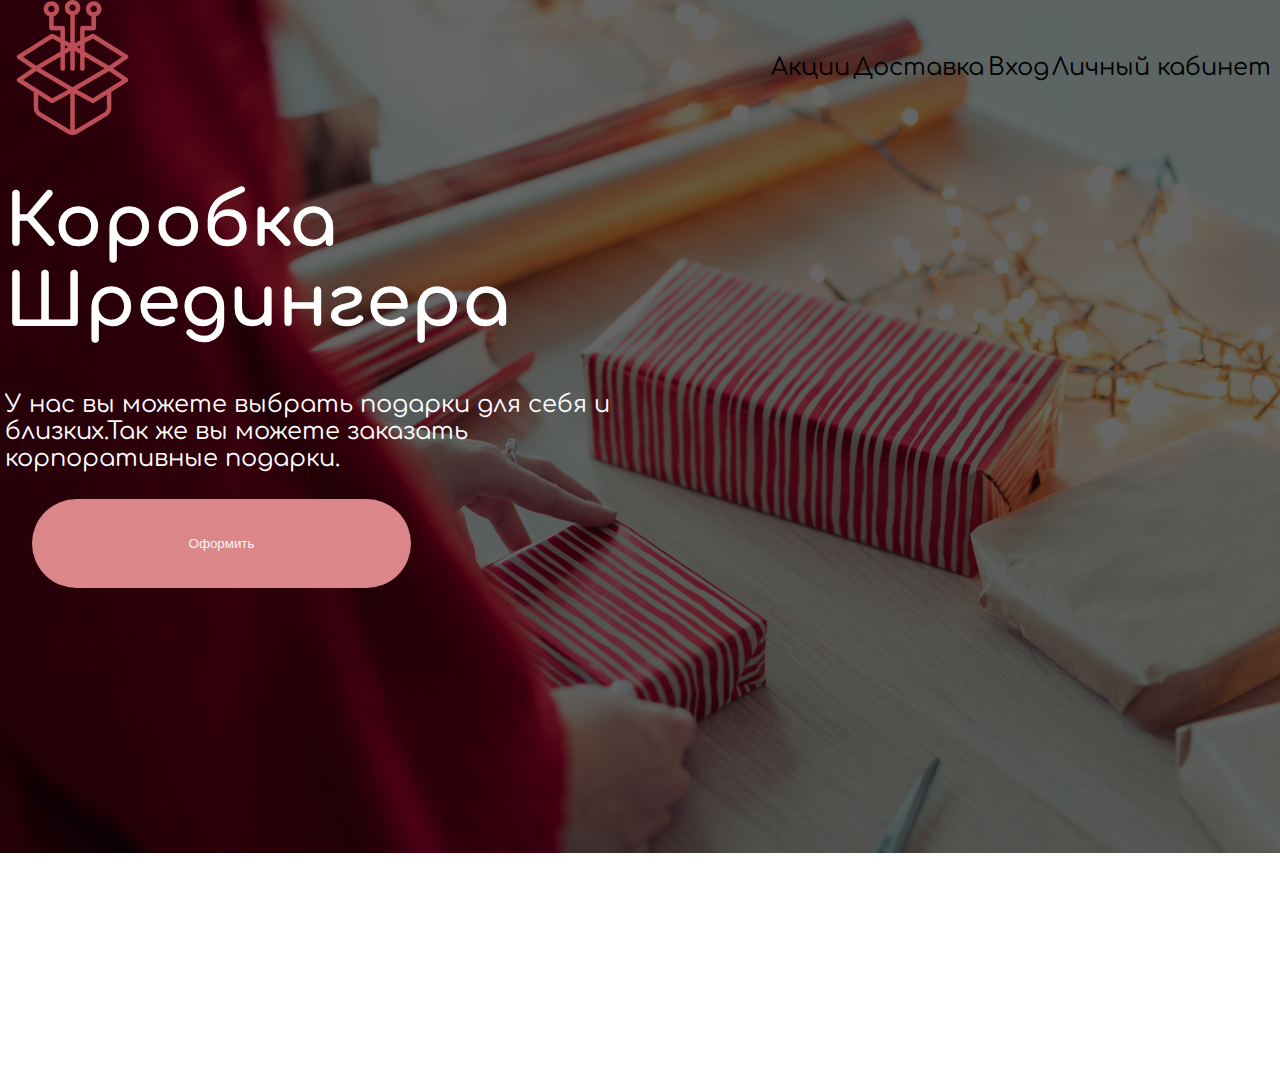
==== index.html @ 5a480fd2 "'upd" ====
<!DOCTYPE html>
<html>
    <head>
        <meta charset="utf-8" />
        <meta name="viewport" content="width=device-width" />
        <title>replit</title>
        <link href="style.css" rel="stylesheet" type="text/css" />

        <!-- Шрифт -->

        <link rel="preconnect" href="https://fonts.googleapis.com" />
        <link rel="preconnect" href="https://fonts.gstatic.com" crossorigin />
        <link
            href="https://fonts.googleapis.com/css2?family=Comfortaa:wght@300;400;700&display=swap"
            rel="stylesheet"
        />

        <!-- Шрифт -->
    </head>

    <body>
        <div class="header">
            <!-- Сделать меню фиксированным и чтобы оно находилось всегда сверху, где бы мы не находились  -->
            <img src="./assets/logo.png" />
            <!-- Исправить путь до логотипа -->
            <ul>
                <li>Акции</li>
                <li>Доставка</li>
                <li>Вход</li>
                <li>Личный кабинет</li>
            </ul>
        </div>

        <div class="first_slide">
            <div class="background_slide"></div>

            <div class="box">
                <!-- Поправить стили, доработать всё как на макете -->
                <h1>
                    Коробка<br />
                    Шредингера
                </h1>
                <p>
                    У нас вы можете выбрать подарки для себя и<br />
                    близких.Так же вы можете заказать<br />
                    корпоративные подарки.
                </p>
                <button class="buttn">Оформить</button>
            </div>
        </div>

        <script src="script.js"></script>
    </body>
</html>
---- style.css ----
body {
    font-family: "Comfortaa", cursive;

    margin: 0;
    padding: 0;
    box-sizing: border-box;
}

.first_slide {
    width: 100%;
    height: 100vh;
}

.background_slide {
    width: 100%;
    height: 100%;

    position: absolute;
    top: 0;
    left: 0;
    z-index: -2;

    filter: brightness(0.4);

    background-image: url("./assets/woman-wrapping-christmas-presents-picjumbo-com\ 1.jpg");
    background-repeat: no-repeat;
    background-size: 100%;
}

.header {
    width: 1270px;
    height: 135px;

    margin: auto;

    display: flex;
    flex-direction: row;
    align-items: center;
    justify-content: space-between;
}

.header ul {
    width: 40%;

    display: flex;
    flex-direction: row;
    justify-content: space-evenly;
}

.header ul li {
    list-style: none;
    font-size: 24px;
}

.box {
    width: 1270px;
    margin: auto;
}

.box h1 {
    width: 491px;
    height: 160px;

    font-family: "Comfortaa";
    font-style: normal;
    font-weight: 700;
    font-size: 72px;
    line-height: 80px;

    color: #ffffff;
}
.box p {
    width: 685px;
    height: 81px;
    left: 148px;
    top: 581px;

    font-family: "Comfortaa";
    font-style: normal;
    font-weight: 400;
    font-size: 24px;
    line-height: 27px;

    color: #ffffff;
}

.buttn {
    width: 379px;
    height: 89px;

    display: flex;
    flex-direction: column;
    align-items: center;
    justify-content: center;
    text-align: center;

    border-radius: 300px;

    margin: 27px;
    padding: 10px;

    color: #f5f5f5;
    background-color: #db8689;

    /* Убираем лишние обводки */
    border: none;
    outline: none;
}

@media (max-width: 1140px) {
    .header ul li {
        font-size: 16px;
    }
}

@media (max-width: 768px) {
    .header ul li {
        font-size: 14px;
    }
}

@media (max-width: 480px) {
    .header ul li {
        font-size: 12px;
    }

    .header img {
        /*     background: red; */
    }
}

@media (max-width: 375px) {
    .header ul li {
        font-size: 5px;
    }
}

@media (max-width: 1140px) {
    .box h1 {
        font-size: 16px;
    }
}
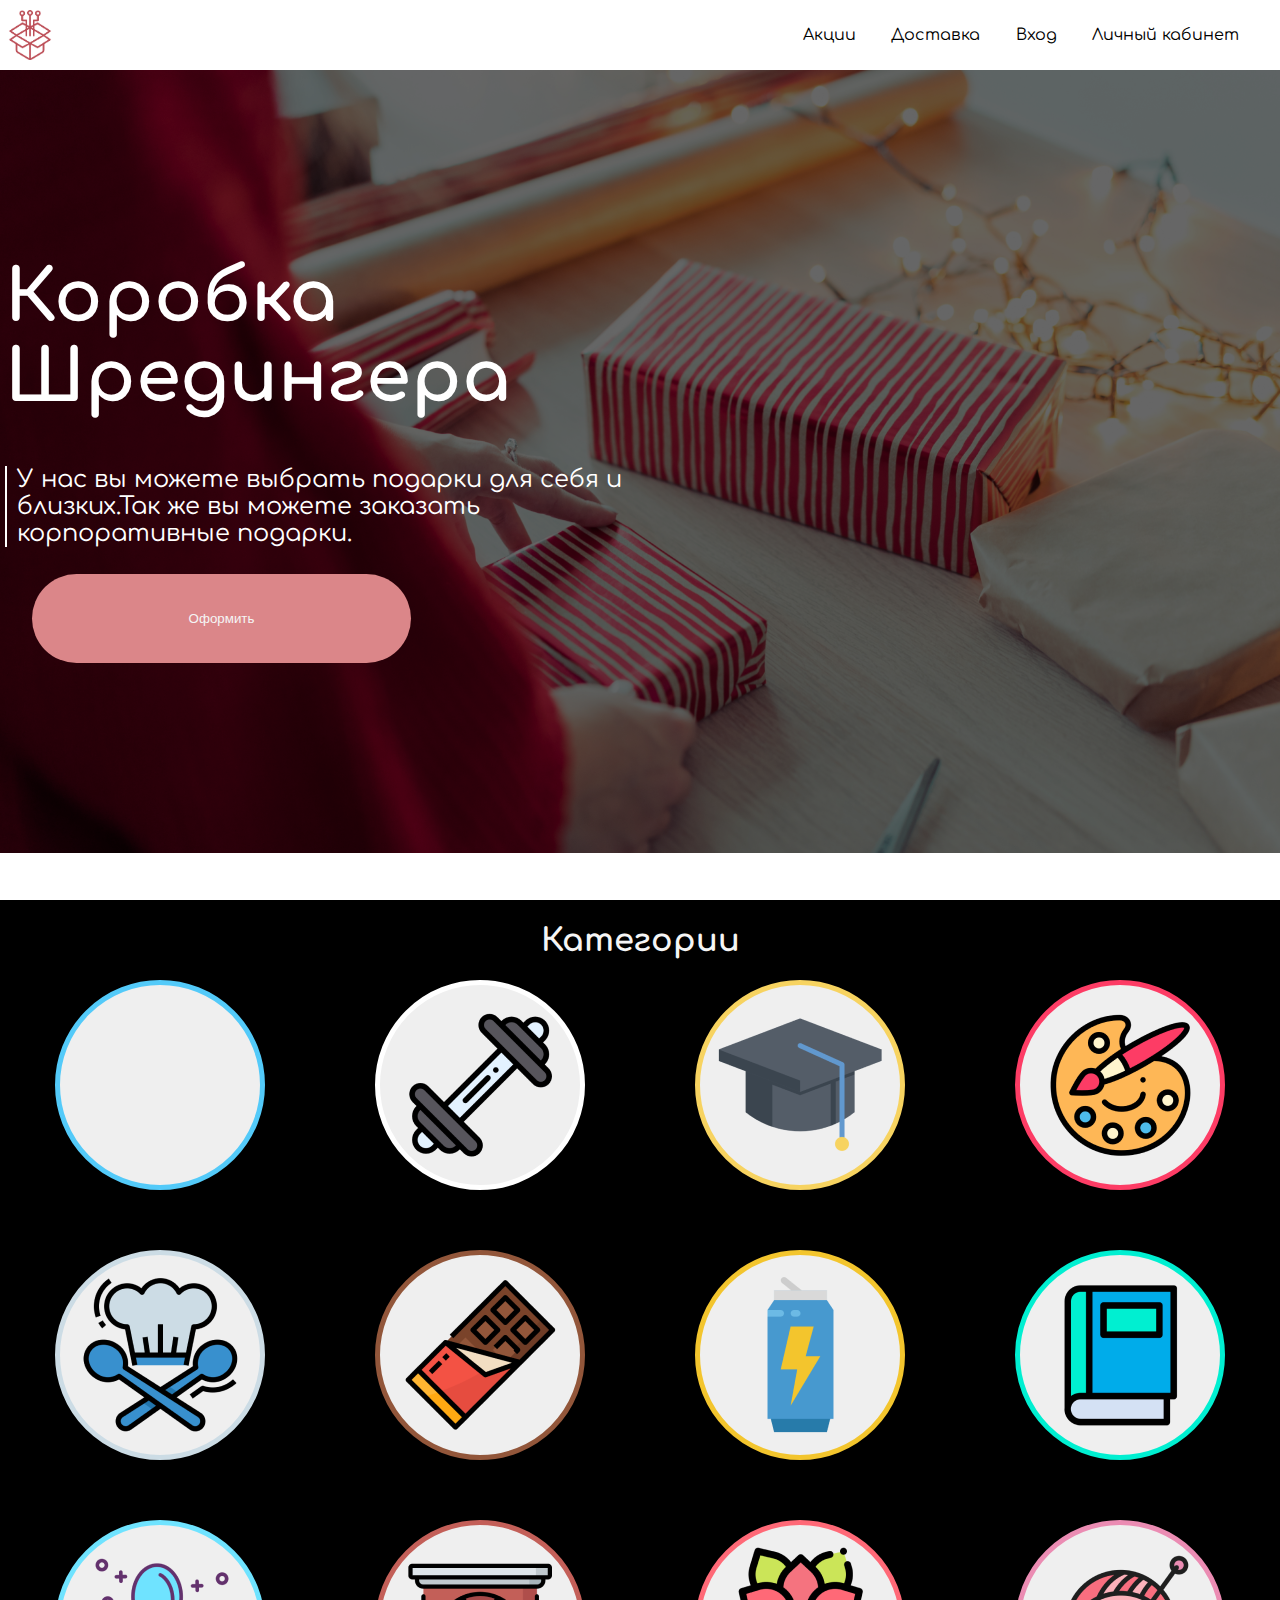
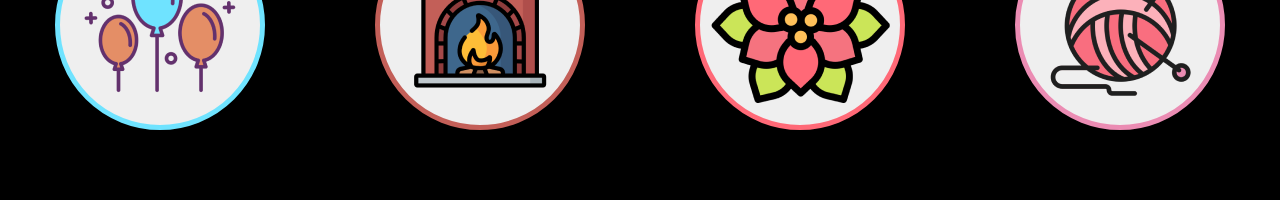
==== commit fe34e4eb: "надеюсь не испортил" ====
--- a/index.html
+++ b/index.html
@@ -19,16 +19,18 @@
     </head>
 
     <body>
-        <div class="header">
-            <!-- Сделать меню фиксированным и чтобы оно находилось всегда сверху, где бы мы не находились  -->
-            <img src="./assets/logo.png" />
-            <!-- Исправить путь до логотипа -->
-            <ul>
-                <li>Акции</li>
-                <li>Доставка</li>
-                <li>Вход</li>
-                <li>Личный кабинет</li>
-            </ul>
+        <div class="outer-header">
+            <div class="header">
+                <!-- Сделать меню фиксированным и чтобы оно находилось всегда сверху, где бы мы не находились  -->
+                <img src="./assets/logo.png" />
+                <!-- Исправить путь до логотипа -->
+                <ul>
+                    <li>Акции</li>
+                    <li>Доставка</li>
+                    <li>Вход</li>
+                    <li>Личный кабинет</li>
+                </ul>
+            </div>
         </div>
 
         <div class="first_slide">
@@ -40,7 +42,7 @@
                     Коробка<br />
                     Шредингера
                 </h1>
-                <p>
+                <p class="desc">
                     У нас вы можете выбрать подарки для себя и<br />
                     близких.Так же вы можете заказать<br />
                     корпоративные подарки.
@@ -48,6 +50,31 @@
                 <button class="buttn">Оформить</button>
             </div>
         </div>
+        <div class="alls">
+            <div class="categories">
+                <h1>Категории</h1>
+            </div>
+            <div class="icon">
+                <button class="a"></button>
+                 <button class="b"></button>
+                 <button class="c"></button>
+                <button class="d"></button>
+             
+            </div>
+            <div class="icon">
+                <button class="e"></button>
+                <button class="f"></button>
+                <button class="g"></button>
+               <button class="h"></button>
+            </div>
+            <div class="icon">
+                <button class="i"></button>
+                <button class="j"></button>
+                <button class="k"></button>
+               <button class="l"></button>
+            </div>
+            
+        </div>
 
         <script src="script.js"></script>
     </body>
--- a/style.css
+++ b/style.css
@@ -9,6 +9,15 @@
 .first_slide {
     width: 100%;
     height: 100vh;
+
+    display: flex;
+    /* align-items: flex-start; */
+    justify-content: center;
+}
+
+.first_slide .desc {
+    border-left: 2px solid white;
+    padding-left: 10px;
 }
 
 .background_slide {
@@ -27,11 +36,26 @@
     background-size: 100%;
 }
 
+.outer-header {
+    width: 100%;
+    height: 70px;
+
+    position: fixed;
+    top: 0;
+    left: 0;
+
+    background: white;
+
+    display: flex;
+    align-items: center;
+    justify-content: center;
+}
+
 .header {
     width: 1270px;
-    height: 135px;
-
-    margin: auto;
+    height: 100%;
+
+    /* margin: auto; */
 
     display: flex;
     flex-direction: row;
@@ -49,7 +73,11 @@
 
 .header ul li {
     list-style: none;
-    font-size: 24px;
+    font-size: 16px;
+}
+
+.header img {
+    height: 50px;
 }
 
 .box {
@@ -72,8 +100,8 @@
 .box p {
     width: 685px;
     height: 81px;
-    left: 148px;
-    top: 581px;
+    /* left: 148px;
+    top: 581px; */
 
     font-family: "Comfortaa";
     font-style: normal;
@@ -106,6 +134,130 @@
     border: none;
     outline: none;
 }
+/* .categories{
+  width: 100%;
+  height: 100vh;
+
+  display: flex;
+  flex-direction: row;
+  justify-content: center;
+  background-color: #db8689;
+} */
+.alls {
+    width: 100%;
+    height: 100vh;
+
+    /* display: flex;
+  flex-direction: row;
+  justify-content: center; */
+    background-color: #000000;
+}
+.categories h1 {
+    width: 445px;
+    height: 80px;
+    color: #f5f5f5;
+
+    display: flex;
+    align-items: center;
+    justify-content: center;
+
+    margin: auto;
+
+    
+}
+.icon {
+    width: 100%;
+
+    display: flex;
+    flex-direction: row;
+    justify-content: space-between;
+
+
+}
+.icon button{
+    width: 210px;
+    height: 210px;
+
+
+margin: auto;
+
+/* background-image: url(./assets/joystick\ 1.png); */
+padding: 60px;
+margin-bottom: 60px;
+background-position: center;
+background-repeat: no-repeat;
+border-radius: 50%;
+/* border: #db8689 5px solid; */
+outline: none;
+}
+.a{
+    background-image: url(./assets/joystick\ 1.png);
+    border: 
+    #53CAF9 5px solid;
+}
+.b{
+    background-image: url(./assets/barbell\ 1.png);
+    border: 
+    #ffffff 5px solid;
+}
+.c{
+    background-image: url(./assets/cap\ 2.png);
+    border: 
+    #F7D360 5px solid;
+}
+.d{
+    background-image: url(./assets/paint-palette\ 1.png);
+    border: 
+    #FD3C65 5px solid;
+}
+.e{
+    background-image: url(./assets/chef\ 2.png);
+    border: 
+    #CCDCE5 5px solid;
+}
+.f{
+    background-image: url(./assets/chocolate\ 1.png);
+    border: 
+    
+#92563A 5px solid;
+}
+.g{
+    background-image: url(./assets/can\ 2.png);
+    border: 
+    
+#F3C52D 5px solid;
+}
+.h{
+    background-image: url(./assets/book\ 2.png);
+    border: 
+    
+#00EFD1 5px solid;
+}
+.i{
+    background-image: url(./assets/balloons\ 1.png);
+    border: 
+    
+#6FE3FF 5px solid;
+}
+.j{
+    background-image: url(./assets/fireplace\ 1.png);
+    border: 
+    
+#C35F58 5px solid;
+}
+.k{
+    background-image: url(./assets/poinsettia\ 1.png);
+    border: 
+    
+#FF6977 5px solid;
+}
+.l{
+    background-image: url(./assets/wool\ 1.png);
+    border: 
+    
+#EB8CB3 5px solid;
+}
+
 
 @media (max-width: 1140px) {
     .header ul li {
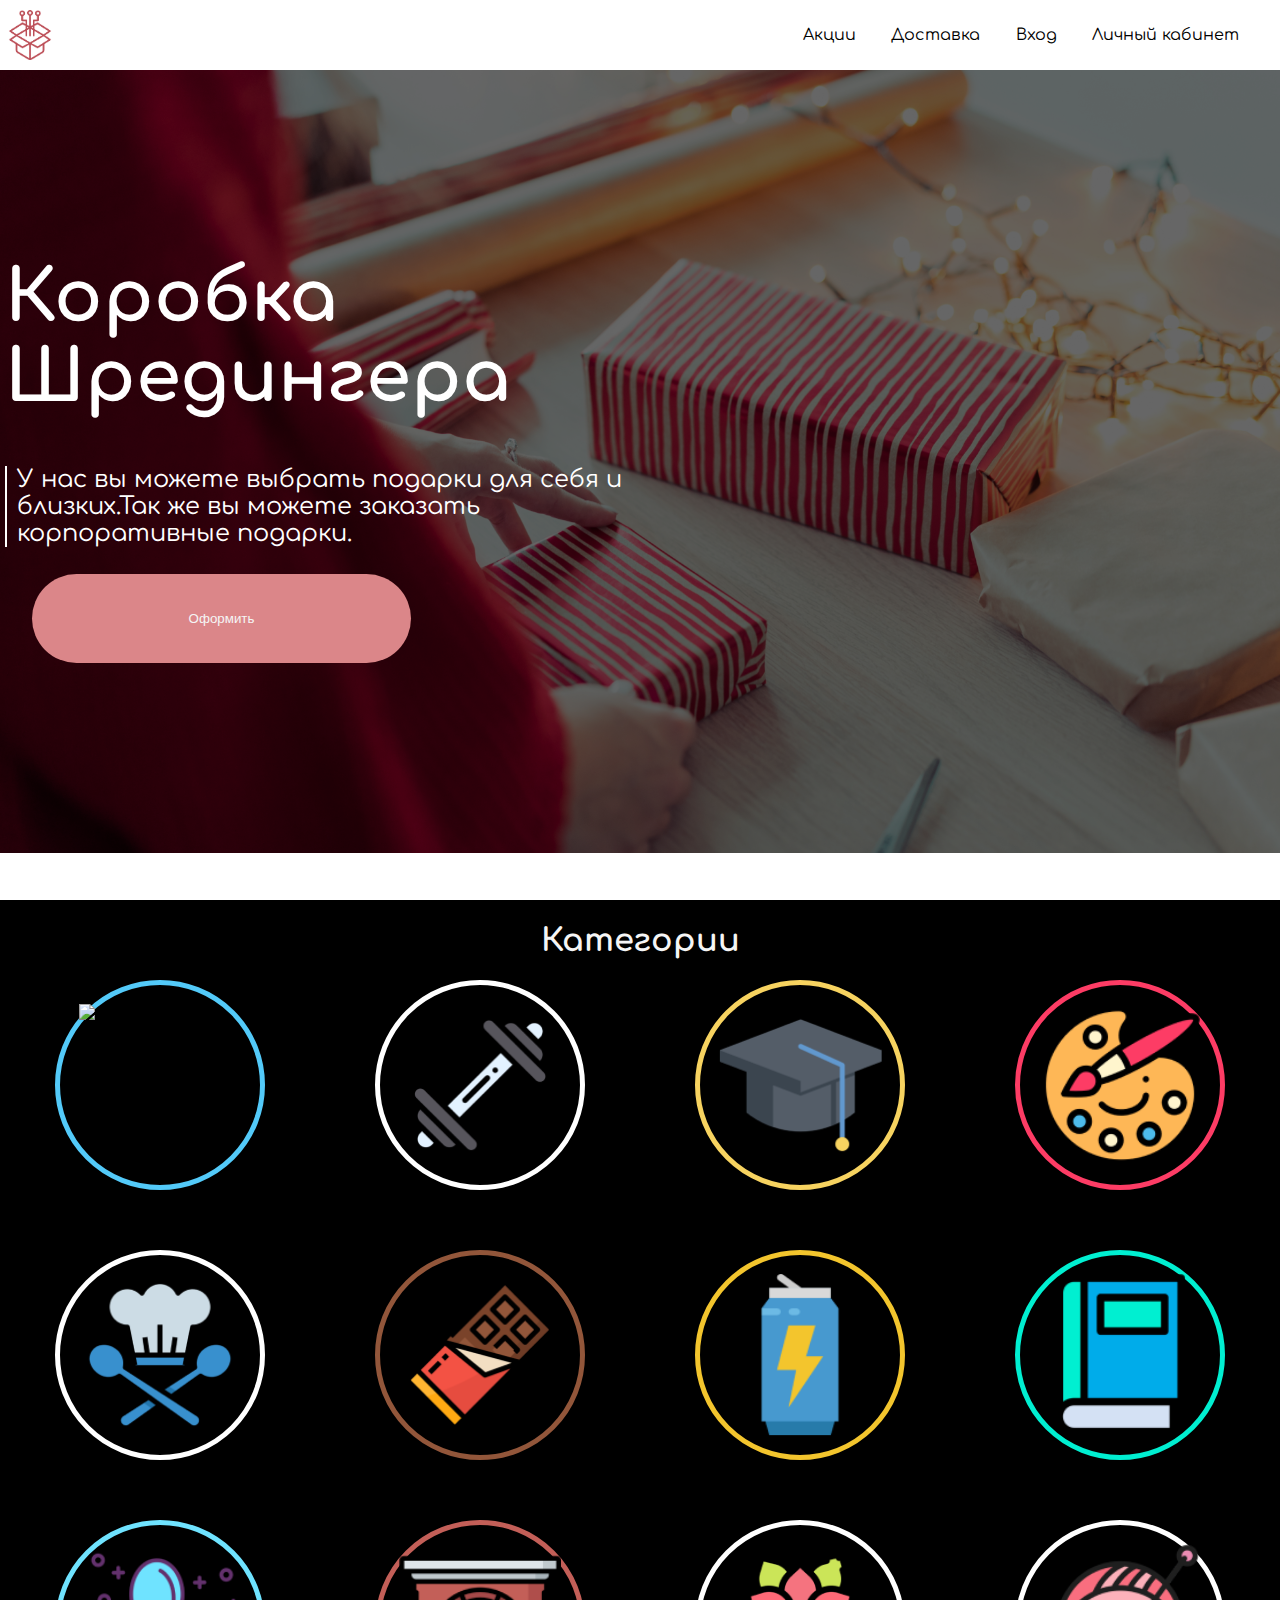
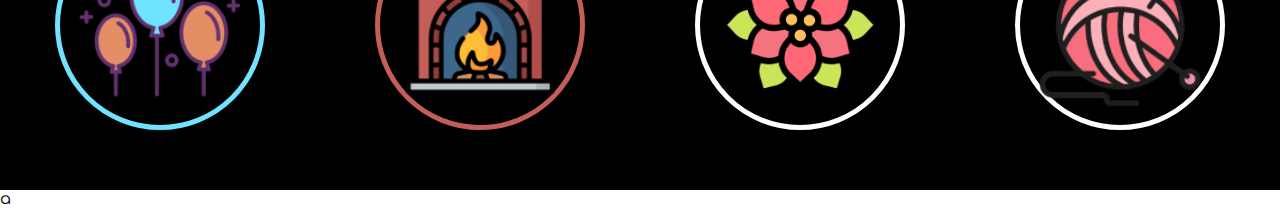
==== commit 11c18810: "jkl" ====
--- a/index.html
+++ b/index.html
@@ -50,32 +50,64 @@
                 <button class="buttn">Оформить</button>
             </div>
         </div>
-        <div class="alls">
+        <div class="second_slide">
             <div class="categories">
                 <h1>Категории</h1>
             </div>
-            <div class="icon">
-                <button class="a"></button>
-                 <button class="b"></button>
-                 <button class="c"></button>
-                <button class="d"></button>
-             
+            <div class="icons-row">
+                <button class="joystick_button">
+                    <img src="./assets/joystick 1.png" alt="joystick.png" />
+                </button>
+                <button class="barbell_button">
+                    <img
+                        class="barbell_logo"
+                        src="./assets/barbell 1.png"
+                        alt="barbell.png"
+                    />
+                </button>
+                <button class="cap_button">
+                    <img
+                        class="cap_logo"
+                        src="./assets/cap 2.png"
+                        alt="cap.png"
+                    />
+                </button>
+                <button class="paint-palette_botton">
+                    <img class="paint-palette_logo"
+                    src="./assets/paint-palette 1.png"
+                     alt="paint-palette 1.png">
+                </button>
             </div>
-            <div class="icon">
-                <button class="e"></button>
-                <button class="f"></button>
-                <button class="g"></button>
-               <button class="h"></button>
+            <div class="icons-row">
+                <button class="chef_botton">
+                    <img class="chef_logo" src="./assets/chef 2.png" alt="chef 2.png">
+                </button>
+                <button class="chocolate_botton">
+                    <img class="chocolate_logo" src="./assets/chocolate 1.png" alt="chocolate 1.png">
+                </button>
+                <button class="can_botton">
+                    <img class="can_logo" src="./assets/can 2.png" alt="can 2.png">
+                </button>
+                <button class="book_botton">
+                    <img class="book_logo" src="./assets/book 2.png" alt="book 2.png">
+                </button>
             </div>
-            <div class="icon">
-                <button class="i"></button>
-                <button class="j"></button>
-                <button class="k"></button>
-               <button class="l"></button>
+            <div class="icons-row">
+                <button class="balloons_botton">
+                    <img class="balloons_logo" src="./assets/balloons 1.png" alt="balloons 1.png">
+                </button>
+                <button class="fireplace_botton">
+                    <img class="fireplace_logo" src="./assets/fireplace 1.png" alt="fireplace 1.png">
+                </button>
+                <button class="poinsettia_botton">
+                    <img class="poinsettia_logo" src="./assets/poinsettia 1.png" alt="poinsettia 1.png">
+                </button>
+                <button class="wool_botton">
+                    <img class="wool_logo" src="./assets/wool 1.png" alt="wool 1.png">
+                </button>
             </div>
-            
         </div>
-
+a
         <script src="script.js"></script>
     </body>
 </html>
--- a/style.css
+++ b/style.css
@@ -134,22 +134,10 @@
     border: none;
     outline: none;
 }
-/* .categories{
-  width: 100%;
-  height: 100vh;
-
-  display: flex;
-  flex-direction: row;
-  justify-content: center;
-  background-color: #db8689;
-} */
-.alls {
-    width: 100%;
-    height: 100vh;
-
-    /* display: flex;
-  flex-direction: row;
-  justify-content: center; */
+
+.second_slide {
+    width: 100%;
+    height: 100%;
     background-color: #000000;
 }
 .categories h1 {
@@ -162,102 +150,92 @@
     justify-content: center;
 
     margin: auto;
-
-    
-}
-.icon {
+}
+.icons-row {
     width: 100%;
 
     display: flex;
     flex-direction: row;
     justify-content: space-between;
-
-
-}
-.icon button{
+}
+.icons-row button {
     width: 210px;
     height: 210px;
 
-
-margin: auto;
-
-/* background-image: url(./assets/joystick\ 1.png); */
-padding: 60px;
-margin-bottom: 60px;
-background-position: center;
-background-repeat: no-repeat;
-border-radius: 50%;
-/* border: #db8689 5px solid; */
-outline: none;
-}
-.a{
-    background-image: url(./assets/joystick\ 1.png);
-    border: 
-    #53CAF9 5px solid;
-}
-.b{
-    background-image: url(./assets/barbell\ 1.png);
-    border: 
-    #ffffff 5px solid;
-}
-.c{
-    background-image: url(./assets/cap\ 2.png);
-    border: 
-    #F7D360 5px solid;
-}
-.d{
-    background-image: url(./assets/paint-palette\ 1.png);
-    border: 
-    #FD3C65 5px solid;
-}
-.e{
-    background-image: url(./assets/chef\ 2.png);
-    border: 
-    #CCDCE5 5px solid;
-}
-.f{
-    background-image: url(./assets/chocolate\ 1.png);
-    border: 
+    margin: auto;
+
+    margin-bottom: 60px;
+    border-radius: 50%;
+    outline: none;
+
+    display: flex;
+    align-items: center;
+    justify-content: center;
+
+    background: none;
+}
+
+.icons-row button img {
+    width: 162px;
+    height: 162px;
+}
+
+.icons-row button .barbell_logo {
+    width: 142px;
+    height: 142px;
+}
+
+.icons-row button .cap_logo {
+    width: 163px;
+    height: 163px;
+}
+
+.icons-row .barbell_button {
+    border: 5px solid white;
+}
+
+.icons-row .cap_button {
+    border: 5px solid #f7d360;
+}
+
+.icons-row button {
+    border: 5px solid white;
+}
+
+.icons-row .joystick_button {
+    border: 5px solid #53caf9;
+}
+.icons-row .paint-palette_botton{
+    border: 5px solid #FD3C65;
+}
+.icons-row .chef_botton{
+    border: 5px solid white;
+}
+.icons-row .chocolate_botton{
+    border: 5px solid 
+    #92563A;
+}
+.icons-row .can_botton{
+    border: 5px solid 
+    #F3C52D;
+}
+.icons-row .book_botton{
+    border: 5px solid 
+    #00EFD1;
+}
+.icons-row .balloons_botton{
+    border: 5px solid 
     
-#92563A 5px solid;
-}
-.g{
-    background-image: url(./assets/can\ 2.png);
-    border: 
-    
-#F3C52D 5px solid;
-}
-.h{
-    background-image: url(./assets/book\ 2.png);
-    border: 
-    
-#00EFD1 5px solid;
-}
-.i{
-    background-image: url(./assets/balloons\ 1.png);
-    border: 
-    
-#6FE3FF 5px solid;
-}
-.j{
-    background-image: url(./assets/fireplace\ 1.png);
-    border: 
-    
-#C35F58 5px solid;
-}
-.k{
-    background-image: url(./assets/poinsettia\ 1.png);
-    border: 
-    
-#FF6977 5px solid;
-}
-.l{
-    background-image: url(./assets/wool\ 1.png);
-    border: 
-    
-#EB8CB3 5px solid;
-}
-
+#6FE3FF;
+}
+.icons-row .book_botton{
+    border: 5px solid 
+    #00EFD1;
+}
+.icons-row .fireplace_botton{
+    border: 5px solid 
+    #C35F58
+}
 
 @media (max-width: 1140px) {
     .header ul li {
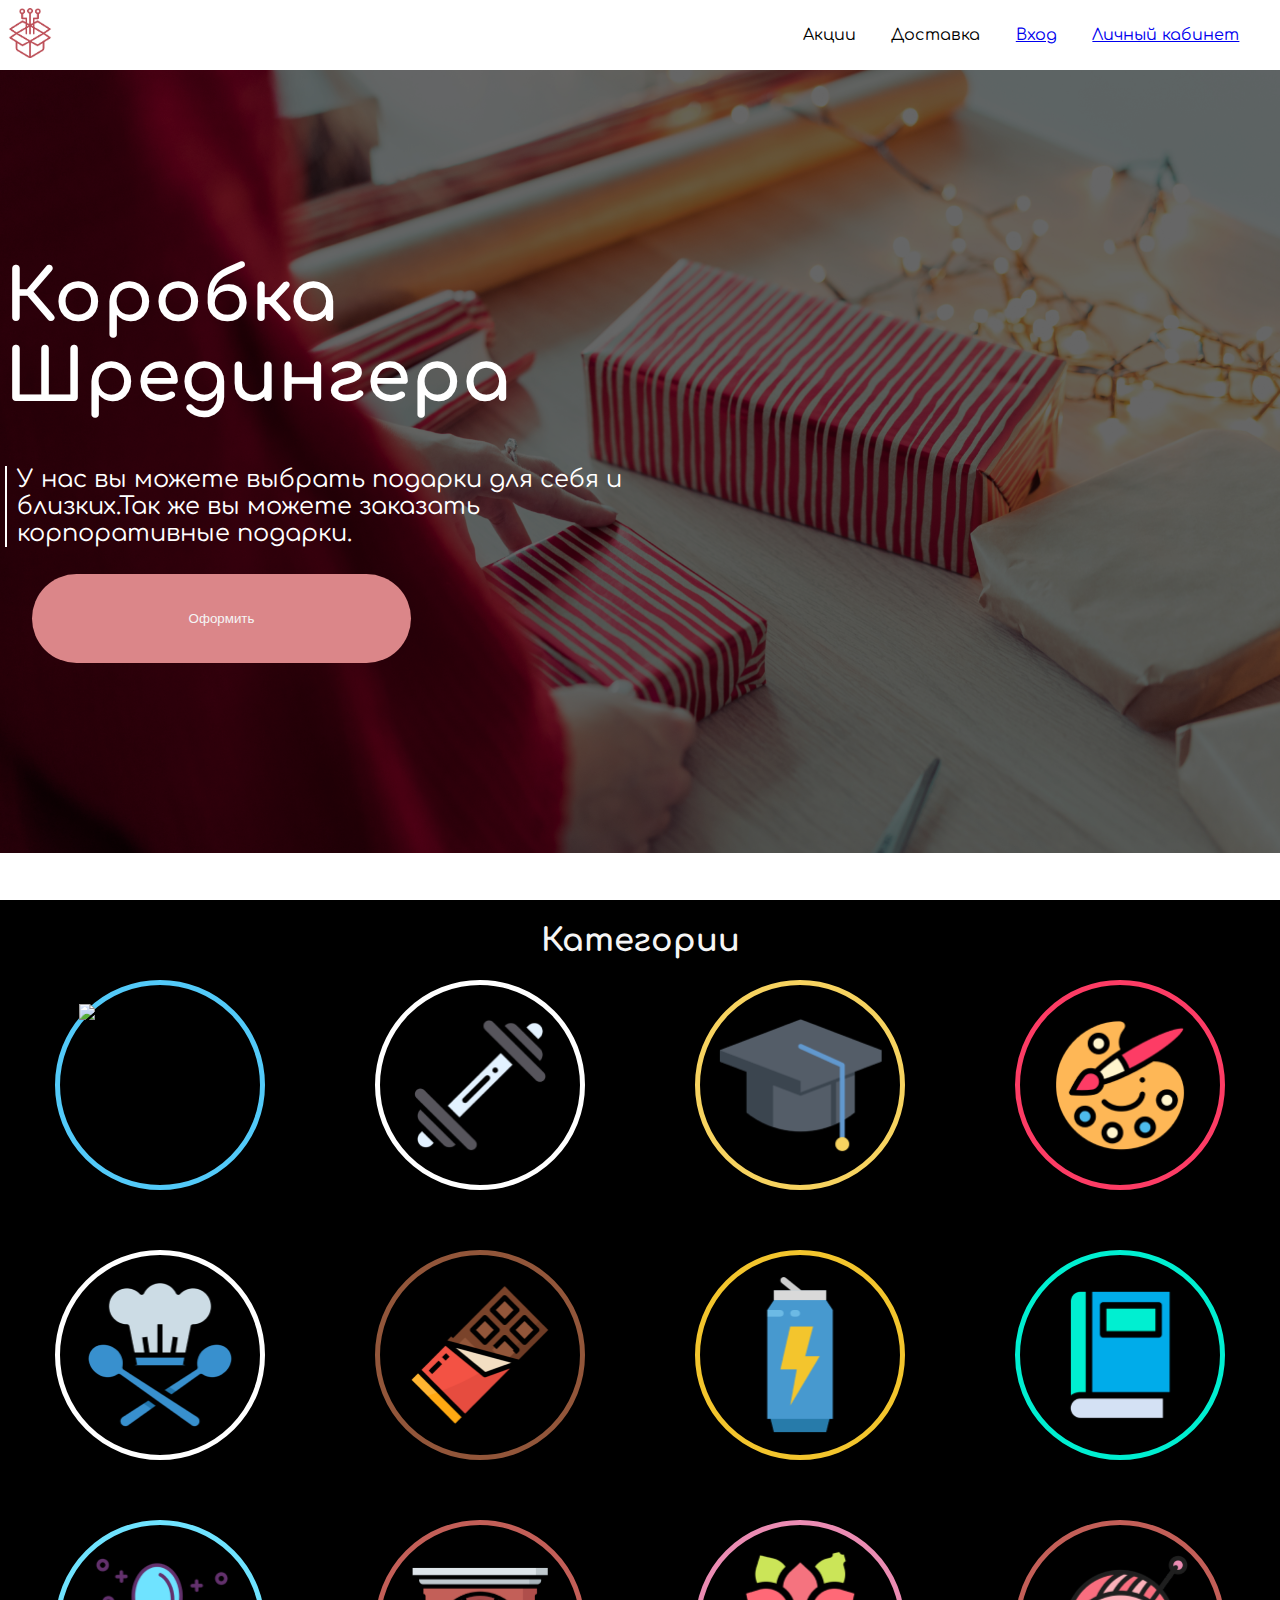
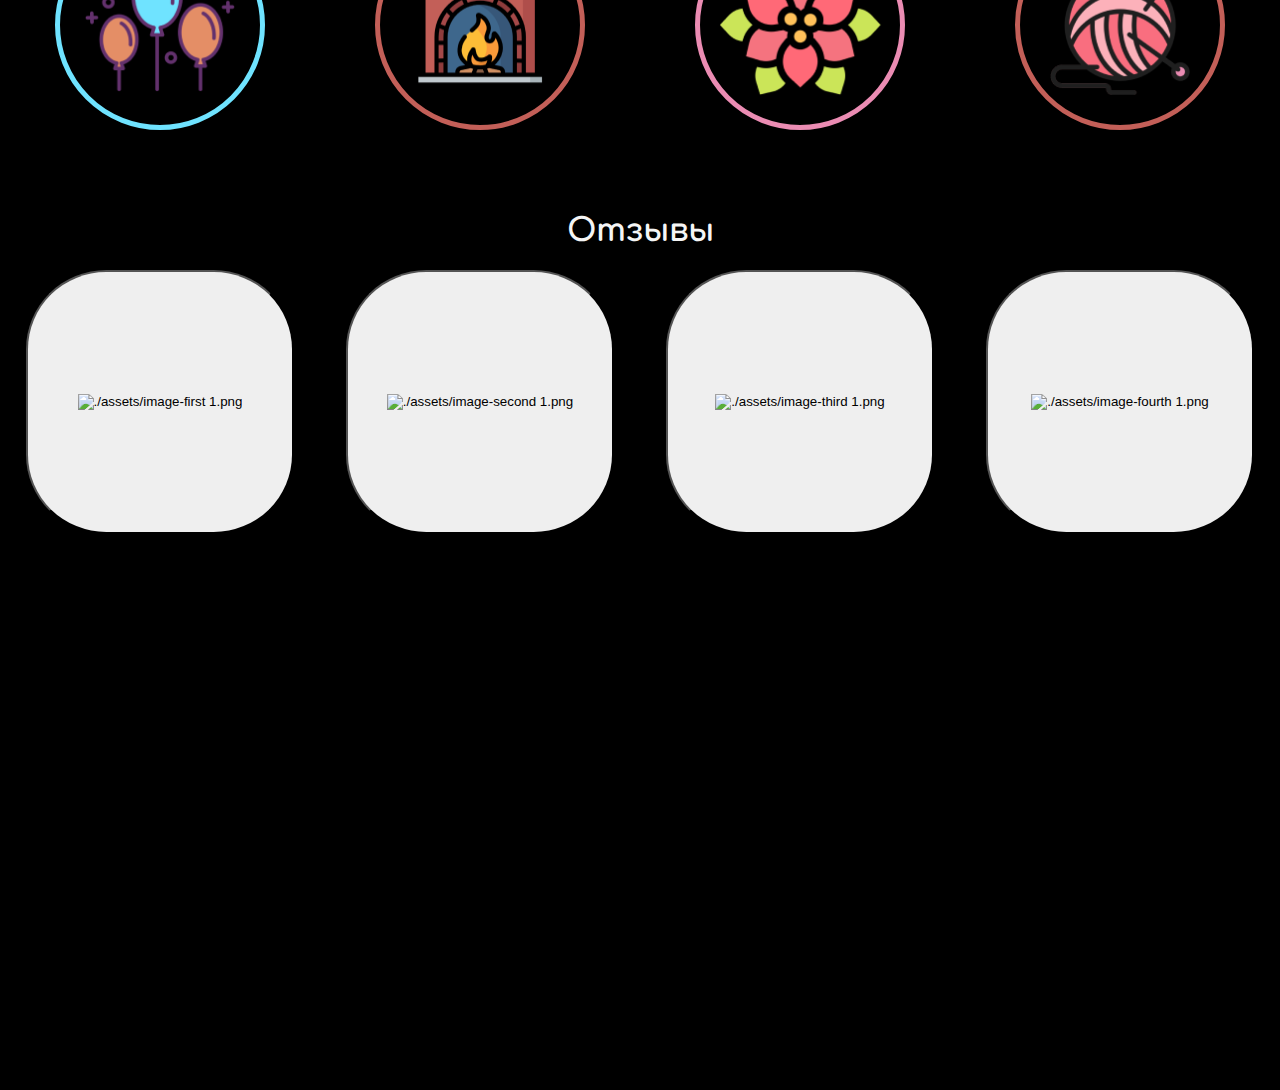
==== commit 0b5a824f: "решил поэксперементировать с позицианированием" ====
--- a/index.html
+++ b/index.html
@@ -22,16 +22,23 @@
         <div class="outer-header">
             <div class="header">
                 <!-- Сделать меню фиксированным и чтобы оно находилось всегда сверху, где бы мы не находились  -->
-                <img src="./assets/logo.png" />
+                <a href="./src/pages/register.html">
+                    <img src="./assets/logo.png"
+                /></a>
                 <!-- Исправить путь до логотипа -->
                 <ul>
                     <li>Акции</li>
                     <li>Доставка</li>
-                    <li>Вход</li>
-                    <li>Личный кабинет</li>
+                    <li><a href="./src/pages/login.html">Вход</a></li>
+                    <li><a href="./src/pages/personalkobinet.html">Личный кабинет </a></li>
                 </ul>
             </div>
         </div>
+
+        <!-- https://developer.mozilla.org/ru/docs/Web/CSS/Pseudo-classes
+    https://developer.mozilla.org/ru/docs/Web/CSS/:focus
+    https://developer.mozilla.org/ru/docs/Web/CSS/:hover
+-->
 
         <div class="first_slide">
             <div class="background_slide"></div>
@@ -47,7 +54,7 @@
                     близких.Так же вы можете заказать<br />
                     корпоративные подарки.
                 </p>
-                <button class="buttn">Оформить</button>
+                <button id="button" class="buttn">Оформить</button>
             </div>
         </div>
         <div class="second_slide">
@@ -73,41 +80,157 @@
                     />
                 </button>
                 <button class="paint-palette_botton">
-                    <img class="paint-palette_logo"
-                    src="./assets/paint-palette 1.png"
-                     alt="paint-palette 1.png">
+                    <img
+                        class="paint-palette_logo"
+                        src="./assets/paint-palette 1.png"
+                        alt="paint-palette 1.png"
+                    />
                 </button>
             </div>
             <div class="icons-row">
                 <button class="chef_botton">
-                    <img class="chef_logo" src="./assets/chef 2.png" alt="chef 2.png">
+                    <img
+                        class="chef_logo"
+                        src="./assets/chef 2.png"
+                        alt="chef 2.png"
+                    />
                 </button>
                 <button class="chocolate_botton">
-                    <img class="chocolate_logo" src="./assets/chocolate 1.png" alt="chocolate 1.png">
+                    <img
+                        class="chocolate_logo"
+                        src="./assets/chocolate 1.png"
+                        alt="chocolate 1.png"
+                    />
                 </button>
                 <button class="can_botton">
-                    <img class="can_logo" src="./assets/can 2.png" alt="can 2.png">
+                    <img
+                        class="can_logo"
+                        src="./assets/can 2.png"
+                        alt="can 2.png"
+                    />
                 </button>
                 <button class="book_botton">
-                    <img class="book_logo" src="./assets/book 2.png" alt="book 2.png">
+                    <img
+                        class="book_logo"
+                        src="./assets/book 2.png"
+                        alt="book 2.png"
+                    />
                 </button>
             </div>
             <div class="icons-row">
                 <button class="balloons_botton">
-                    <img class="balloons_logo" src="./assets/balloons 1.png" alt="balloons 1.png">
+                    <img
+                        class="balloons_logo"
+                        src="./assets/balloons 1.png"
+                        alt="balloons 1.png"
+                    />
                 </button>
                 <button class="fireplace_botton">
-                    <img class="fireplace_logo" src="./assets/fireplace 1.png" alt="fireplace 1.png">
+                    <img
+                        class="fireplace_logo"
+                        src="./assets/fireplace 1.png"
+                        alt="fireplace 1.png"
+                    />
                 </button>
                 <button class="poinsettia_botton">
-                    <img class="poinsettia_logo" src="./assets/poinsettia 1.png" alt="poinsettia 1.png">
+                    <img
+                        class="poinsettia_logo"
+                        src="./assets/poinsettia 1.png"
+                        alt="poinsettia 1.png"
+                    />
                 </button>
                 <button class="wool_botton">
-                    <img class="wool_logo" src="./assets/wool 1.png" alt="wool 1.png">
-                </button>
-            </div>
-        </div>
-a
-        <script src="script.js"></script>
+                    <img
+                        class="wool_logo"
+                        src="./assets/wool 1.png"
+                        alt="wool 1.png"
+                    />
+                </button>
+            </div>
+        </div>
+        <div class="third-slide">
+            <div class="third-header">
+                <h1>Отзывы</h1>
+            </div>
+            <div id="feedback_row" class="third-icons-row"></div>
+            <!-- <div class="reaction">
+                <p class="men-one">
+                    Спасибо<br />
+                    сотрудникам за<br />
+                    работу,понимание,<br />
+                    отзывчивость и<br />
+                    оперативность в<br />
+                    решении вопросов.
+                </p>
+                <p>
+                    Очень<br />
+                    комфортные<br />
+                    аудитории
+                </p>
+                <p>
+                    Вау! Я не ожидала,<br />
+                    что будет так<br />
+                    клево,студениты<br />
+                    довольны,я тоже
+                </p>
+                <p>
+                    Спасибо<br />
+                    сотрудникам за<br />
+                    работу,понимание,<br />
+                    отзывчивость и<br />
+                    оперативность в<br />
+                    решении вопросов.
+                </p>
+            </div> -->
+        </div>
+
+        <script src="./script.js"></script>
+        <script>
+            const button = document.getElementById("button");
+            const body = document.body;
+            button.onclick = function () {
+                let div = document.createElement("div");
+                div.className = "popup-block";
+                div.id = "popup-block";
+
+                let close_div = document.createElement("div");
+                close_div.className = "popup-close";
+                close_div.onclick = function () {
+                    let obj = document.getElementById("popup-block");
+                    obj.remove();
+                };
+
+                let content_div = document.createElement("div");
+                content_div.className = "popup-content";
+                content_div.innerHTML = `
+                    <h1 class="test">Зарегистрируйтесь на сайте</h1>
+                    <div class="searches">
+                <input placeholder="Имя" />
+                <input placeholder="Почта" />
+                <input placeholder="Пароль" />
+                <input
+                    placeholder="Подьвыерждение пароля"
+                />
+            </div>
+                `; // --- Здесь пишешь html код
+                content_div.onclick = function (e) {
+                    e.preventDefault();
+                };
+
+                let button_div = document.createElement("button");
+                button_div.innerHTML = "Закрыть";
+                button_div.className = "popup-button-close";
+                button_div.onclick = function () {
+                    let obj = document.getElementById("popup-block");
+                    obj.remove();
+                };
+
+                div.appendChild(content_div);
+                div.appendChild(close_div);
+                content_div.appendChild(button_div);
+
+                body.appendChild(div);
+            };
+        </script>
     </body>
 </html>
--- a/style.css
+++ b/style.css
@@ -4,6 +4,95 @@
     margin: 0;
     padding: 0;
     box-sizing: border-box;
+}
+
+.popup-block {
+    width: 100%;
+    height: 100vh;
+
+    position: fixed;
+    top: 0;
+    left: 0;
+
+    z-index: 100;
+
+    display: flex;
+    align-items: center;
+    justify-content: center;
+}
+
+.popup-content {
+    border-radius: 15px;
+    width: 1280px;
+    height: 600px;
+
+    background: white;
+
+
+}
+.open{
+    width: 300px;
+    height: 300px;
+display: flex;
+flex-direction: row;
+align-items: center;
+padding-left: 50px;
+padding-top: 50px;
+}
+.op{
+    width: 100%;
+    height: 200px;
+    padding-left: 50px;
+
+}
+.popup-close {
+    width: 100%;
+    height: 100%;
+
+    position: absolute;
+    top: 0;
+    left: 0;
+
+    z-index: -1;
+
+    background: rgba(0, 0, 0, 0.5);
+}
+
+.popup-button-close {
+    position: absolute;
+    top: 20px;
+    right: 20px;
+}
+
+.test {
+    display: flex;
+    align-items: center;
+    justify-content: center;
+    margin: auto;
+}
+.searches {
+    width: 100%;
+
+    display: flex;
+    flex-direction: column;
+    align-items: center;
+    margin-top: 30px;
+}
+.searches input {
+    width: 900px;
+    height: 60px;
+
+    margin-bottom: 60px;
+    border-radius: 25px;
+    display: flex;
+    align-items: center;
+    justify-content: center;
+
+    font-weight: 700;
+    font-size: 48px;
+    line-height: 54px;
+
+    background-color: #db8689;
 }
 
 .first_slide {
@@ -135,6 +224,11 @@
     outline: none;
 }
 
+.buttn:hover {
+    transform: scale(1.1);
+    transition: 1s;
+}
+
 .second_slide {
     width: 100%;
     height: 100%;
@@ -189,7 +283,42 @@
     width: 163px;
     height: 163px;
 }
-
+.icons-row button .paint-palette_logo {
+    width: 140.89px;
+    height: 140.89px;
+}
+.icons-row button .chef_logo {
+    width: 163.93px;
+    height: 163.93px;
+}
+.icons-row button .chocolate_logo {
+    width: 159.5px;
+    height: 159.5px;
+}
+.icons-row button .can_logo {
+    width: 137.34px;
+    height: 155.07px;
+}
+.icons-row button .book_logo {
+    width: 140px;
+    height: 140px;
+}
+.icons-row button .balloons_logo {
+    width: 150.64px;
+    height: 150.64px;
+}
+.icons-row button .fireplace_logo {
+    width: 143.55px;
+    height: 143.55px;
+}
+.icons-row button .poinsettia_logo {
+    width: 178.1px;
+    height: 178.1px;
+}
+.icons-row button .wool_logo {
+    width: 140px;
+    height: 140px;
+}
 .icons-row .barbell_button {
     border: 5px solid white;
 }
@@ -205,37 +334,116 @@
 .icons-row .joystick_button {
     border: 5px solid #53caf9;
 }
-.icons-row .paint-palette_botton{
-    border: 5px solid #FD3C65;
-}
-.icons-row .chef_botton{
+.icons-row .paint-palette_botton {
+    border: 5px solid #fd3c65;
+}
+.icons-row .chef_botton {
     border: 5px solid white;
 }
-.icons-row .chocolate_botton{
-    border: 5px solid 
-    #92563A;
-}
-.icons-row .can_botton{
-    border: 5px solid 
-    #F3C52D;
-}
-.icons-row .book_botton{
-    border: 5px solid 
-    #00EFD1;
-}
-.icons-row .balloons_botton{
-    border: 5px solid 
-    
-#6FE3FF;
-}
-.icons-row .book_botton{
-    border: 5px solid 
-    #00EFD1;
-}
-.icons-row .fireplace_botton{
-    border: 5px solid 
-    #C35F58
-}
+.icons-row .chocolate_botton {
+    border: 5px solid #92563a;
+}
+.icons-row .can_botton {
+    border: 5px solid #f3c52d;
+}
+.icons-row .book_botton {
+    border: 5px solid #00efd1;
+}
+.icons-row .balloons_botton {
+    border: 5px solid #6fe3ff;
+}
+.icons-row .book_botton {
+    border: 5px solid #00efd1;
+}
+.icons-row .fireplace_botton {
+    border: 5px solid #c35f58;
+}
+.icons-row .poinsettia_botton {
+    border: 5px solid #eb8cb3;
+}
+.icons-row .wool_botton {
+    border: 5px solid #c35f58;
+}
+.icons-row button:hover {
+    transform: scale(1.1);
+    transition: 1s;
+}
+.third-slide {
+    width: 100%;
+    height: 100vh;
+    background: #000000;
+}
+.third-header h1 {
+    width: 326px;
+    height: 80px;
+    color: #f5f5f5;
+
+    display: flex;
+    align-items: center;
+    justify-content: center;
+
+    margin: auto;
+}
+.third-icons-row {
+    width: 100%;
+
+    display: flex;
+    flex-direction: row;
+    justify-content: space-between;
+}
+.third-icons-row button {
+    width: 268px;
+    height: 264px;
+    margin: auto;
+
+    margin-bottom: 60px;
+    outline: none;
+
+    display: flex;
+    align-items: center;
+    justify-content: center;
+
+    /* background: none; */
+    background-repeat: no-repeat;
+    background-position: center;
+    border-radius: 30%;
+}
+.third-icons-row button:hover {
+    transform: scale(1.1);
+    transition: 1s;
+}
+.icon-namber-one {
+    background: url(./assets/image-first\ 1.png);
+    border: #ffffff 5px solid;
+}
+.icon-namber-two {
+    background: url(./assets/image-second\ 1.png);
+    border: #ffffff 5px solid;
+}
+.icon-namber-three {
+    background: url(./assets/image-third\ 1.png);
+    border: #ffffff 5px solid;
+}
+.icon-namber-four {
+    background: url(./assets/image-fourth\ 1.png);
+    border: #ffffff 5px solid;
+}
+.reaction {
+    display: flex;
+    flex-direction: row;
+    justify-content: space-between;
+}
+.reaction p {
+    margin: auto;
+    display: flex;
+    align-items: center;
+    justify-content: center;
+
+    color: wheat;
+}
+/* .registration{
+    background-color: #d41c0e;
+} */
 
 @media (max-width: 1140px) {
     .header ul li {
@@ -254,9 +462,9 @@
         font-size: 12px;
     }
 
-    .header img {
-        /*     background: red; */
-    }
+    /* .header img {
+            background: red;
+    } */
 }
 
 @media (max-width: 375px) {
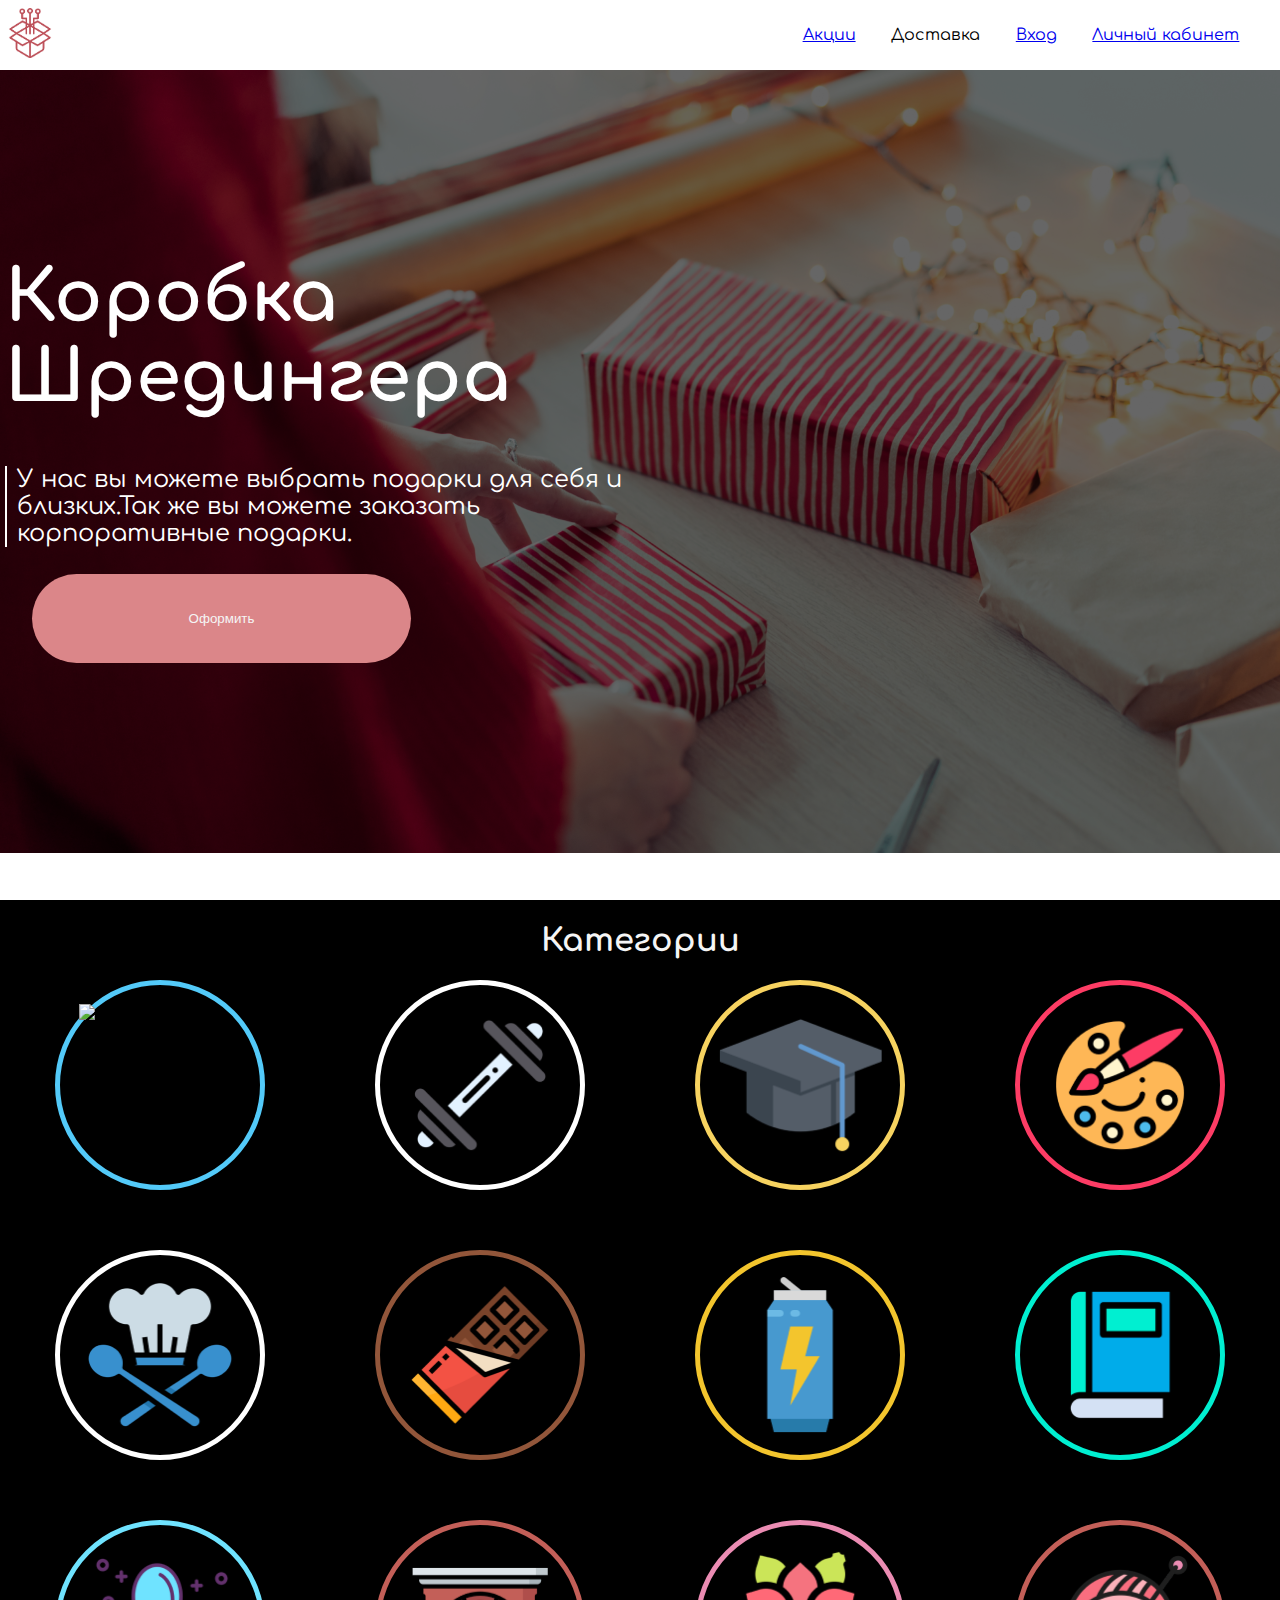
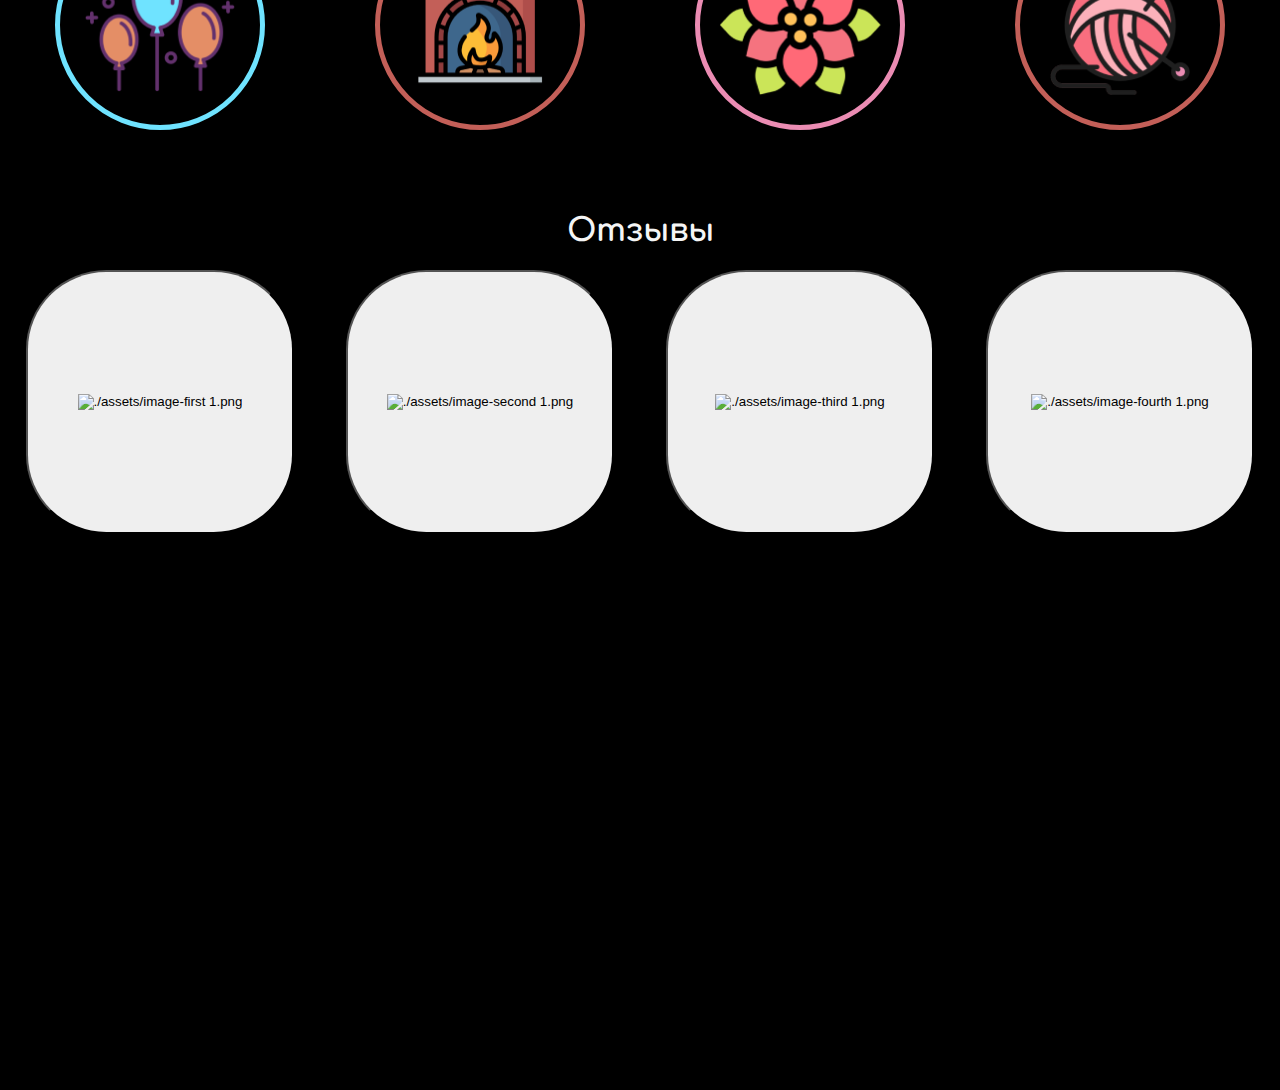
==== commit 52c1e14d: "added header logic + new task'" ====
--- a/index.html
+++ b/index.html
@@ -27,18 +27,19 @@
                 /></a>
                 <!-- Исправить путь до логотипа -->
                 <ul>
-                    <li>Акции</li>
+                    <li>
+                        <a href="./src/pages//price.html">Акции</a>
+                    </li>
                     <li>Доставка</li>
                     <li><a href="./src/pages/login.html">Вход</a></li>
-                    <li><a href="./src/pages/personalkobinet.html">Личный кабинет </a></li>
+                    <li>
+                        <a href="./src/pages/personalkobinet.html"
+                            >Личный кабинет
+                        </a>
+                    </li>
                 </ul>
             </div>
         </div>
-
-        <!-- https://developer.mozilla.org/ru/docs/Web/CSS/Pseudo-classes
-    https://developer.mozilla.org/ru/docs/Web/CSS/:focus
-    https://developer.mozilla.org/ru/docs/Web/CSS/:hover
--->
 
         <div class="first_slide">
             <div class="background_slide"></div>
@@ -153,35 +154,6 @@
                 <h1>Отзывы</h1>
             </div>
             <div id="feedback_row" class="third-icons-row"></div>
-            <!-- <div class="reaction">
-                <p class="men-one">
-                    Спасибо<br />
-                    сотрудникам за<br />
-                    работу,понимание,<br />
-                    отзывчивость и<br />
-                    оперативность в<br />
-                    решении вопросов.
-                </p>
-                <p>
-                    Очень<br />
-                    комфортные<br />
-                    аудитории
-                </p>
-                <p>
-                    Вау! Я не ожидала,<br />
-                    что будет так<br />
-                    клево,студениты<br />
-                    довольны,я тоже
-                </p>
-                <p>
-                    Спасибо<br />
-                    сотрудникам за<br />
-                    работу,понимание,<br />
-                    отзывчивость и<br />
-                    оперативность в<br />
-                    решении вопросов.
-                </p>
-            </div> -->
         </div>
 
         <script src="./script.js"></script>
--- a/style.css
+++ b/style.css
@@ -34,10 +34,22 @@
     width: 300px;
     height: 300px;
 display: flex;
-flex-direction: row;
+
 align-items: center;
 padding-left: 50px;
 padding-top: 50px;
+z-index: 0;
+}
+.open p{
+    width: 100px;
+    height: 50px;
+
+
+    position: relative;
+    right: 300px;
+    top: 80px;
+
+    z-index: 2;
 }
 .op{
     width: 100%;
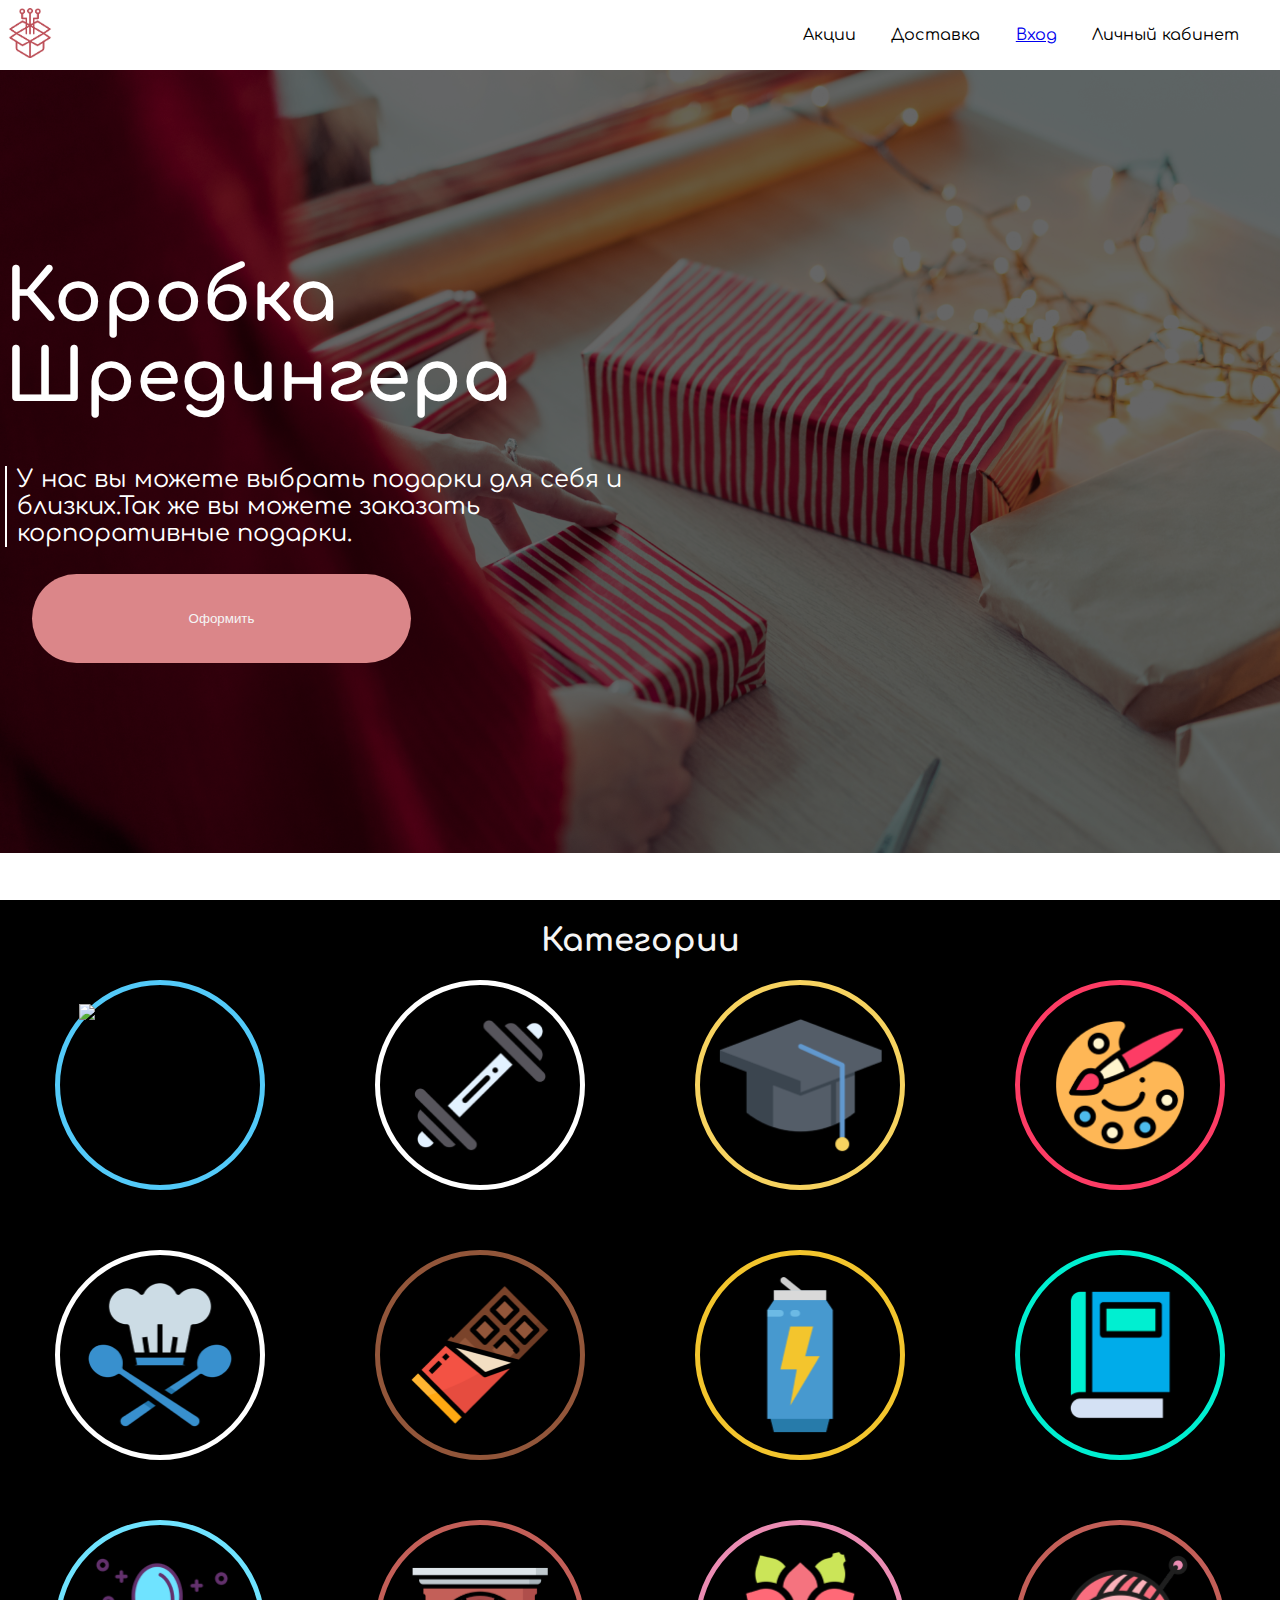
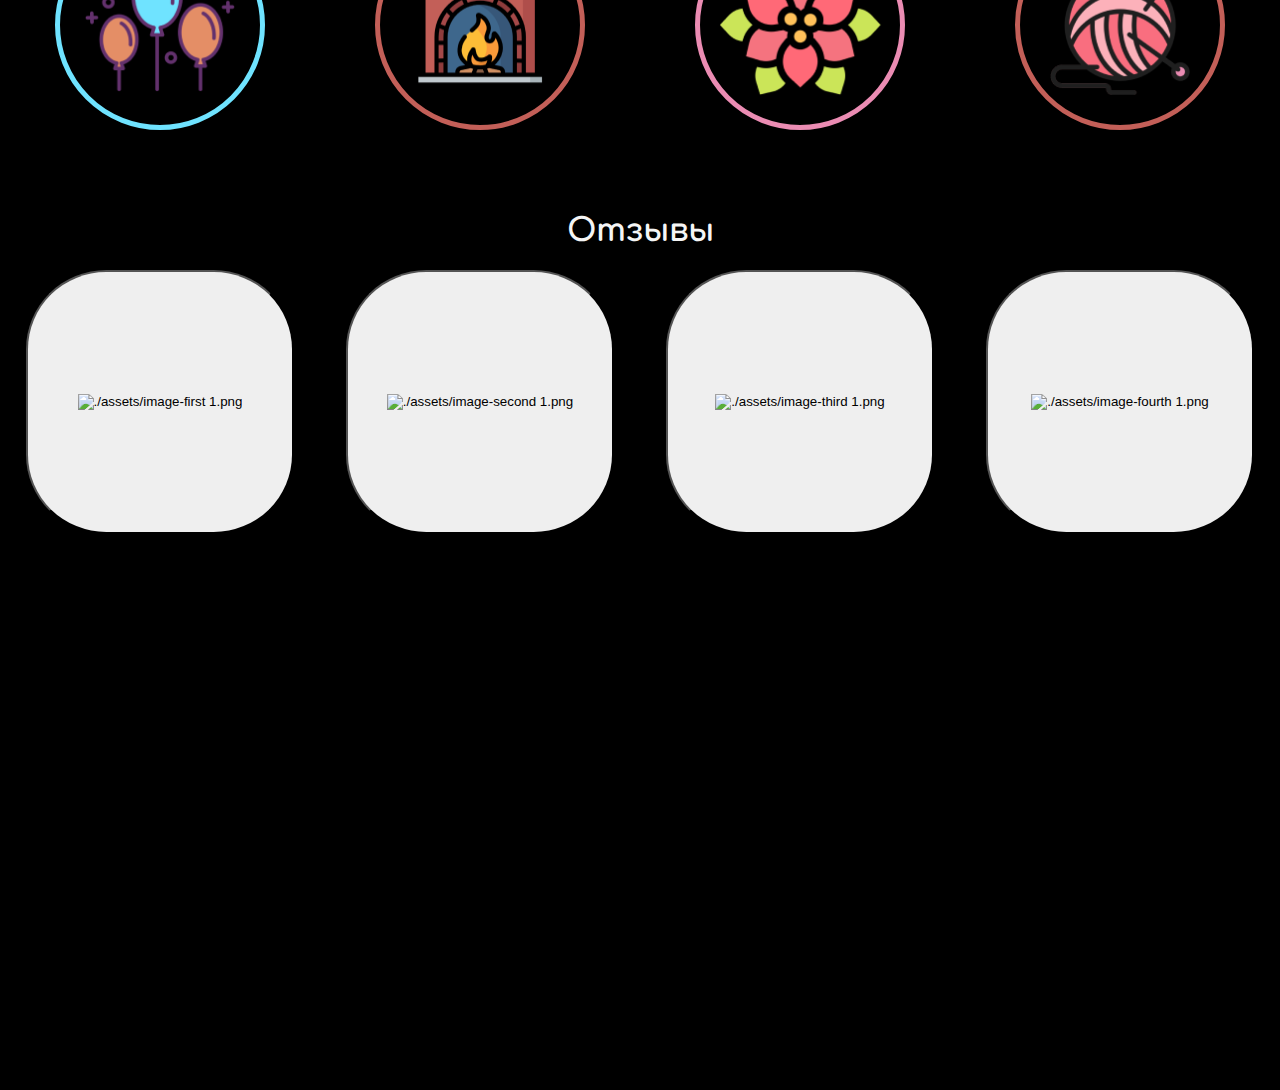
==== commit 8cc9d1e7: "Merge pull request #1 from evyz/master" ====
--- a/index.html
+++ b/index.html
@@ -6,16 +6,12 @@
         <title>replit</title>
         <link href="style.css" rel="stylesheet" type="text/css" />
 
-        <!-- Шрифт -->
-
         <link rel="preconnect" href="https://fonts.googleapis.com" />
         <link rel="preconnect" href="https://fonts.gstatic.com" crossorigin />
         <link
             href="https://fonts.googleapis.com/css2?family=Comfortaa:wght@300;400;700&display=swap"
             rel="stylesheet"
         />
-
-        <!-- Шрифт -->
     </head>
 
     <body>
@@ -27,19 +23,18 @@
                 /></a>
                 <!-- Исправить путь до логотипа -->
                 <ul>
-                    <li>
-                        <a href="./src/pages//price.html">Акции</a>
-                    </li>
+                    <li>Акции</li>
                     <li>Доставка</li>
                     <li><a href="./src/pages/login.html">Вход</a></li>
-                    <li>
-                        <a href="./src/pages/personalkobinet.html"
-                            >Личный кабинет
-                        </a>
-                    </li>
+                    <li>Личный кабинет</li>
                 </ul>
             </div>
         </div>
+
+        <!-- https://developer.mozilla.org/ru/docs/Web/CSS/Pseudo-classes
+    https://developer.mozilla.org/ru/docs/Web/CSS/:focus
+    https://developer.mozilla.org/ru/docs/Web/CSS/:hover
+-->
 
         <div class="first_slide">
             <div class="background_slide"></div>
@@ -154,6 +149,35 @@
                 <h1>Отзывы</h1>
             </div>
             <div id="feedback_row" class="third-icons-row"></div>
+            <!-- <div class="reaction">
+                <p class="men-one">
+                    Спасибо<br />
+                    сотрудникам за<br />
+                    работу,понимание,<br />
+                    отзывчивость и<br />
+                    оперативность в<br />
+                    решении вопросов.
+                </p>
+                <p>
+                    Очень<br />
+                    комфортные<br />
+                    аудитории
+                </p>
+                <p>
+                    Вау! Я не ожидала,<br />
+                    что будет так<br />
+                    клево,студениты<br />
+                    довольны,я тоже
+                </p>
+                <p>
+                    Спасибо<br />
+                    сотрудникам за<br />
+                    работу,понимание,<br />
+                    отзывчивость и<br />
+                    оперативность в<br />
+                    решении вопросов.
+                </p>
+            </div> -->
         </div>
 
         <script src="./script.js"></script>
--- a/style.css
+++ b/style.css
@@ -27,23 +27,20 @@
     height: 600px;
 
     background: white;
-
-
-}
-.open{
+}
+.open {
     width: 300px;
     height: 300px;
-display: flex;
-
-align-items: center;
-padding-left: 50px;
-padding-top: 50px;
-z-index: 0;
-}
-.open p{
+    display: flex;
+
+    align-items: center;
+    padding-left: 50px;
+    padding-top: 50px;
+    z-index: 0;
+}
+.open p {
     width: 100px;
     height: 50px;
-
 
     position: relative;
     right: 300px;
@@ -51,11 +48,10 @@
 
     z-index: 2;
 }
-.op{
+.op {
     width: 100%;
     height: 200px;
     padding-left: 50px;
-
 }
 .popup-close {
     width: 100%;
